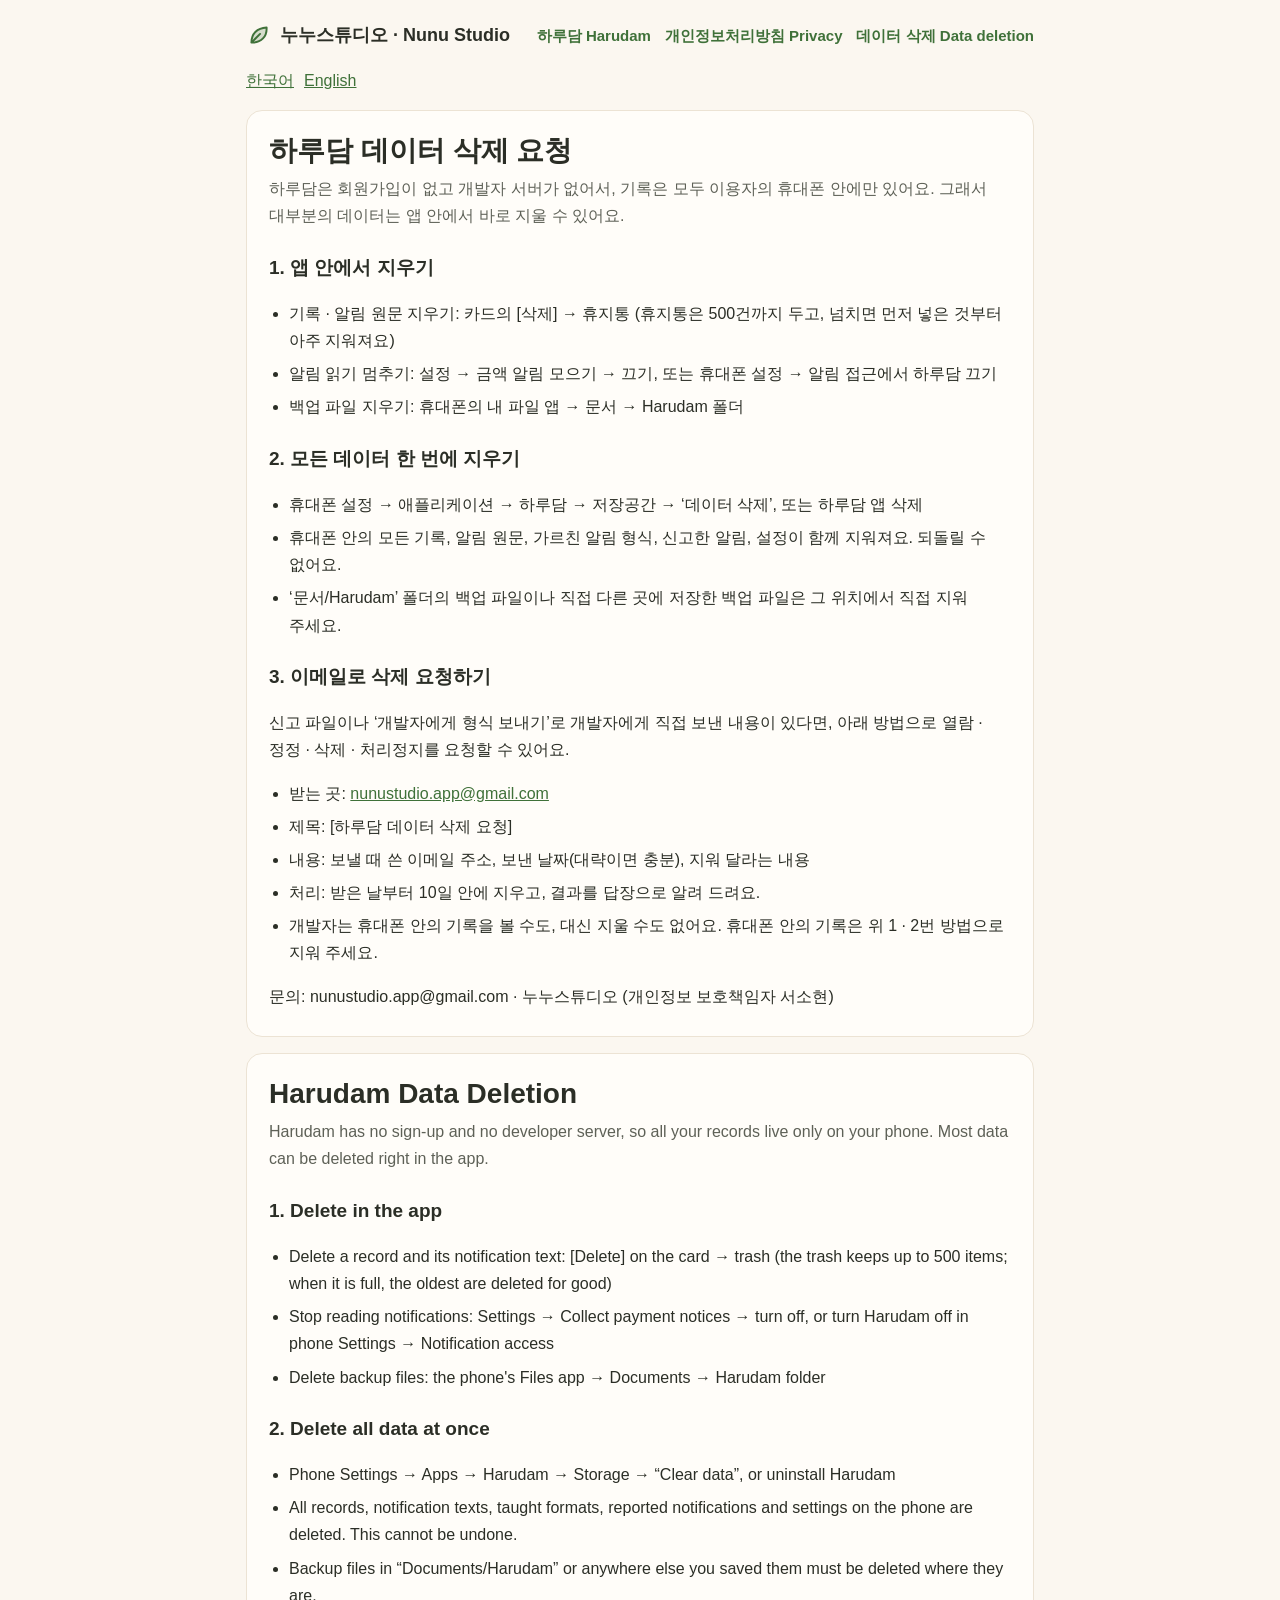
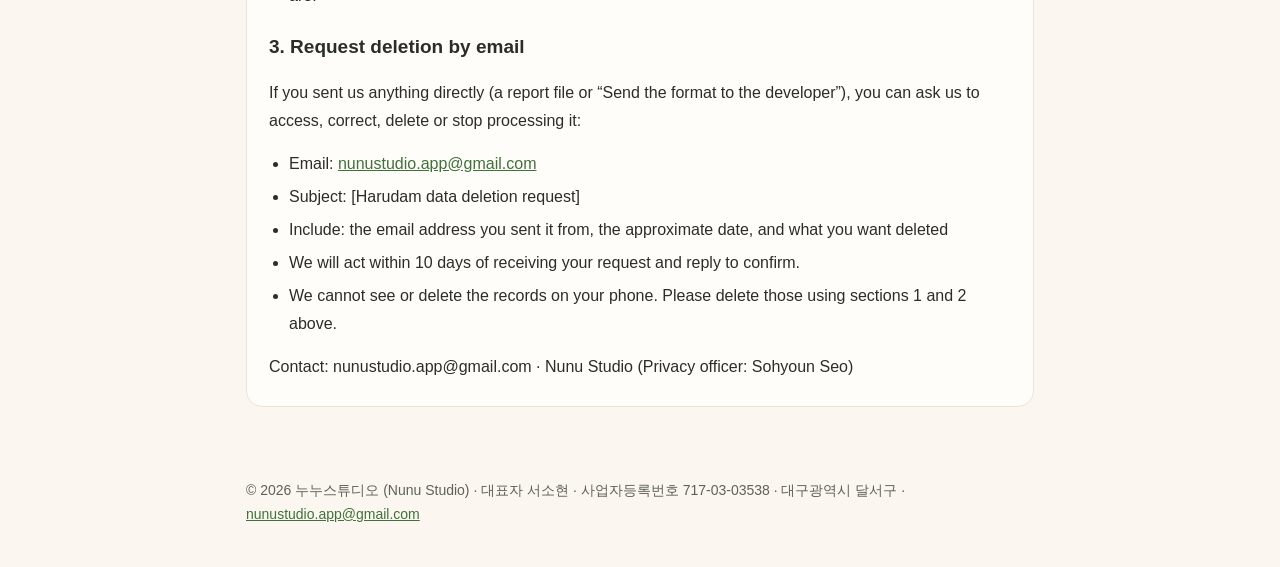
==== delete-data/index.html @ e02bf1ee "Nunu Studio site: home, Harudam privacy policy (2026-11-15), data deletion" ====
<!doctype html>
<html lang="ko">
<head>
<meta charset="utf-8">
<meta name="viewport" content="width=device-width, initial-scale=1">
<title>하루담 데이터 삭제 요청 · Harudam Data Deletion</title>
<meta name="description" content="하루담(Harudam) 데이터를 지우는 방법과 개발자에게 보낸 정보의 삭제 요청 방법">
<link rel="stylesheet" href="../style.css">
</head>
<body>
<header><a class="brand" href="../"><svg class="leaf" viewBox="0 0 24 24" aria-hidden="true"><path d="M5,19C5,11 10,5.5 19,5C19.5,13.5 14,19 6,19Z" fill="#3F7139" fill-opacity=".2"/><path d="M5,19C5,11 10,5.5 19,5C19.5,13.5 14,19 6,19M5,19L13,11" fill="none" stroke="#3F7139" stroke-width="1.8" stroke-linecap="round" stroke-linejoin="round"/></svg><span>누누스튜디오 · Nunu Studio</span></a>
<nav><a href="../#harudam">하루담 Harudam</a><a href="../privacy/">개인정보처리방침 Privacy</a><a href="../delete-data/">데이터 삭제 Data deletion</a></nav></header>
<main>
<div class="lang"><a href="#ko">한국어</a><a href="#en">English</a></div>
<section id="ko" lang="ko">
<h1>하루담 데이터 삭제 요청</h1>
<p class="lead">하루담은 회원가입이 없고 개발자 서버가 없어서, 기록은 모두 이용자의 휴대폰 안에만 있어요. 그래서 대부분의 데이터는 앱 안에서 바로 지울 수 있어요.</p>
<h2>1. 앱 안에서 지우기</h2>
<ul>
<li>기록 · 알림 원문 지우기: 카드의 [삭제] → 휴지통 (휴지통은 500건까지 두고, 넘치면 먼저 넣은 것부터 아주 지워져요)</li>
<li>알림 읽기 멈추기: 설정 → 금액 알림 모으기 → 끄기, 또는 휴대폰 설정 → 알림 접근에서 하루담 끄기</li>
<li>백업 파일 지우기: 휴대폰의 내 파일 앱 → 문서 → Harudam 폴더</li>
</ul>
<h2>2. 모든 데이터 한 번에 지우기</h2>
<ul>
<li>휴대폰 설정 → 애플리케이션 → 하루담 → 저장공간 → ‘데이터 삭제’, 또는 하루담 앱 삭제</li>
<li>휴대폰 안의 모든 기록, 알림 원문, 가르친 알림 형식, 신고한 알림, 설정이 함께 지워져요. 되돌릴 수 없어요.</li>
<li>‘문서/Harudam’ 폴더의 백업 파일이나 직접 다른 곳에 저장한 백업 파일은 그 위치에서 직접 지워 주세요.</li>
</ul>
<h2>3. 이메일로 삭제 요청하기</h2>
<p>신고 파일이나 ‘개발자에게 형식 보내기’로 개발자에게 직접 보낸 내용이 있다면, 아래 방법으로 열람 · 정정 · 삭제 · 처리정지를 요청할 수 있어요.</p>
<ul>
<li>받는 곳: <a href="mailto:nunustudio.app@gmail.com?subject=%5B%ED%95%98%EB%A3%A8%EB%8B%B4%20%EB%8D%B0%EC%9D%B4%ED%84%B0%20%EC%82%AD%EC%A0%9C%20%EC%9A%94%EC%B2%AD%5D">nunustudio.app@gmail.com</a></li>
<li>제목: [하루담 데이터 삭제 요청]</li>
<li>내용: 보낼 때 쓴 이메일 주소, 보낸 날짜(대략이면 충분), 지워 달라는 내용</li>
<li>처리: 받은 날부터 10일 안에 지우고, 결과를 답장으로 알려 드려요.</li>
<li>개발자는 휴대폰 안의 기록을 볼 수도, 대신 지울 수도 없어요. 휴대폰 안의 기록은 위 1 · 2번 방법으로 지워 주세요.</li>
</ul>
<p>문의: nunustudio.app@gmail.com · 누누스튜디오 (개인정보 보호책임자 서소현)</p>
</section>
<section id="en" lang="en">
<h1>Harudam Data Deletion</h1>
<p class="lead">Harudam has no sign-up and no developer server, so all your records live only on your phone. Most data can be deleted right in the app.</p>
<h2>1. Delete in the app</h2>
<ul>
<li>Delete a record and its notification text: [Delete] on the card → trash (the trash keeps up to 500 items; when it is full, the oldest are deleted for good)</li>
<li>Stop reading notifications: Settings → Collect payment notices → turn off, or turn Harudam off in phone Settings → Notification access</li>
<li>Delete backup files: the phone's Files app → Documents → Harudam folder</li>
</ul>
<h2>2. Delete all data at once</h2>
<ul>
<li>Phone Settings → Apps → Harudam → Storage → “Clear data”, or uninstall Harudam</li>
<li>All records, notification texts, taught formats, reported notifications and settings on the phone are deleted. This cannot be undone.</li>
<li>Backup files in “Documents/Harudam” or anywhere else you saved them must be deleted where they are.</li>
</ul>
<h2>3. Request deletion by email</h2>
<p>If you sent us anything directly (a report file or “Send the format to the developer”), you can ask us to access, correct, delete or stop processing it:</p>
<ul>
<li>Email: <a href="mailto:nunustudio.app@gmail.com?subject=%5BHarudam%20data%20deletion%20request%5D">nunustudio.app@gmail.com</a></li>
<li>Subject: [Harudam data deletion request]</li>
<li>Include: the email address you sent it from, the approximate date, and what you want deleted</li>
<li>We will act within 10 days of receiving your request and reply to confirm.</li>
<li>We cannot see or delete the records on your phone. Please delete those using sections 1 and 2 above.</li>
</ul>
<p>Contact: nunustudio.app@gmail.com · Nunu Studio (Privacy officer: Sohyoun Seo)</p>
</section>
</main>
<footer>© 2026 누누스튜디오 (Nunu Studio) · 대표자 서소현 · 사업자등록번호 717-03-03538 · 대구광역시 달서구 · <a href="mailto:nunustudio.app@gmail.com">nunustudio.app@gmail.com</a></footer>
</body>
</html>
---- style.css ----
:root{--bg:#FBF7F0;--card:#FFFDF9;--line:#ECE3D4;--ink:#2B2E26;--soft:#5E6157;--green:#3F7139;--greenSoft:#E6EFDF}
*{box-sizing:border-box}
body{word-break:keep-all;overflow-wrap:anywhere;margin:0;background:var(--bg);color:var(--ink);font:16px/1.7 -apple-system,BlinkMacSystemFont,"Apple SD Gothic Neo","Malgun Gothic","Segoe UI",Roboto,sans-serif}
a{color:var(--green)}
header{max-width:820px;margin:0 auto;padding:20px 16px 0;display:flex;align-items:center;gap:10px;flex-wrap:wrap}
header .brand{display:flex;align-items:center;gap:8px;font-weight:700;font-size:18px;text-decoration:none;color:var(--ink)}
header nav{margin-left:auto;display:flex;gap:14px;flex-wrap:wrap;font-size:15px}
header nav a{text-decoration:none;font-weight:600}
main{max-width:820px;margin:0 auto;padding:8px 16px 56px}
section{background:var(--card);border:1px solid var(--line);border-radius:16px;padding:22px 22px 10px;margin:16px 0}
h1{font-size:28px;line-height:1.3;margin:0 0 6px}h2{font-size:19px;margin:22px 0 6px}h3{font-size:16px;margin:16px 0 4px}
.lead{color:var(--soft);margin:0 0 12px}
.tag{display:inline-block;background:var(--greenSoft);color:var(--green);border-radius:999px;padding:2px 10px;font-size:13px;font-weight:600}
ul{padding-left:20px}li{margin:6px 0}
.lang{display:flex;gap:10px;margin:8px 0 0}
footer{max-width:820px;margin:0 auto;padding:0 16px 40px;color:var(--soft);font-size:14px}
.leaf{width:26px;height:26px}
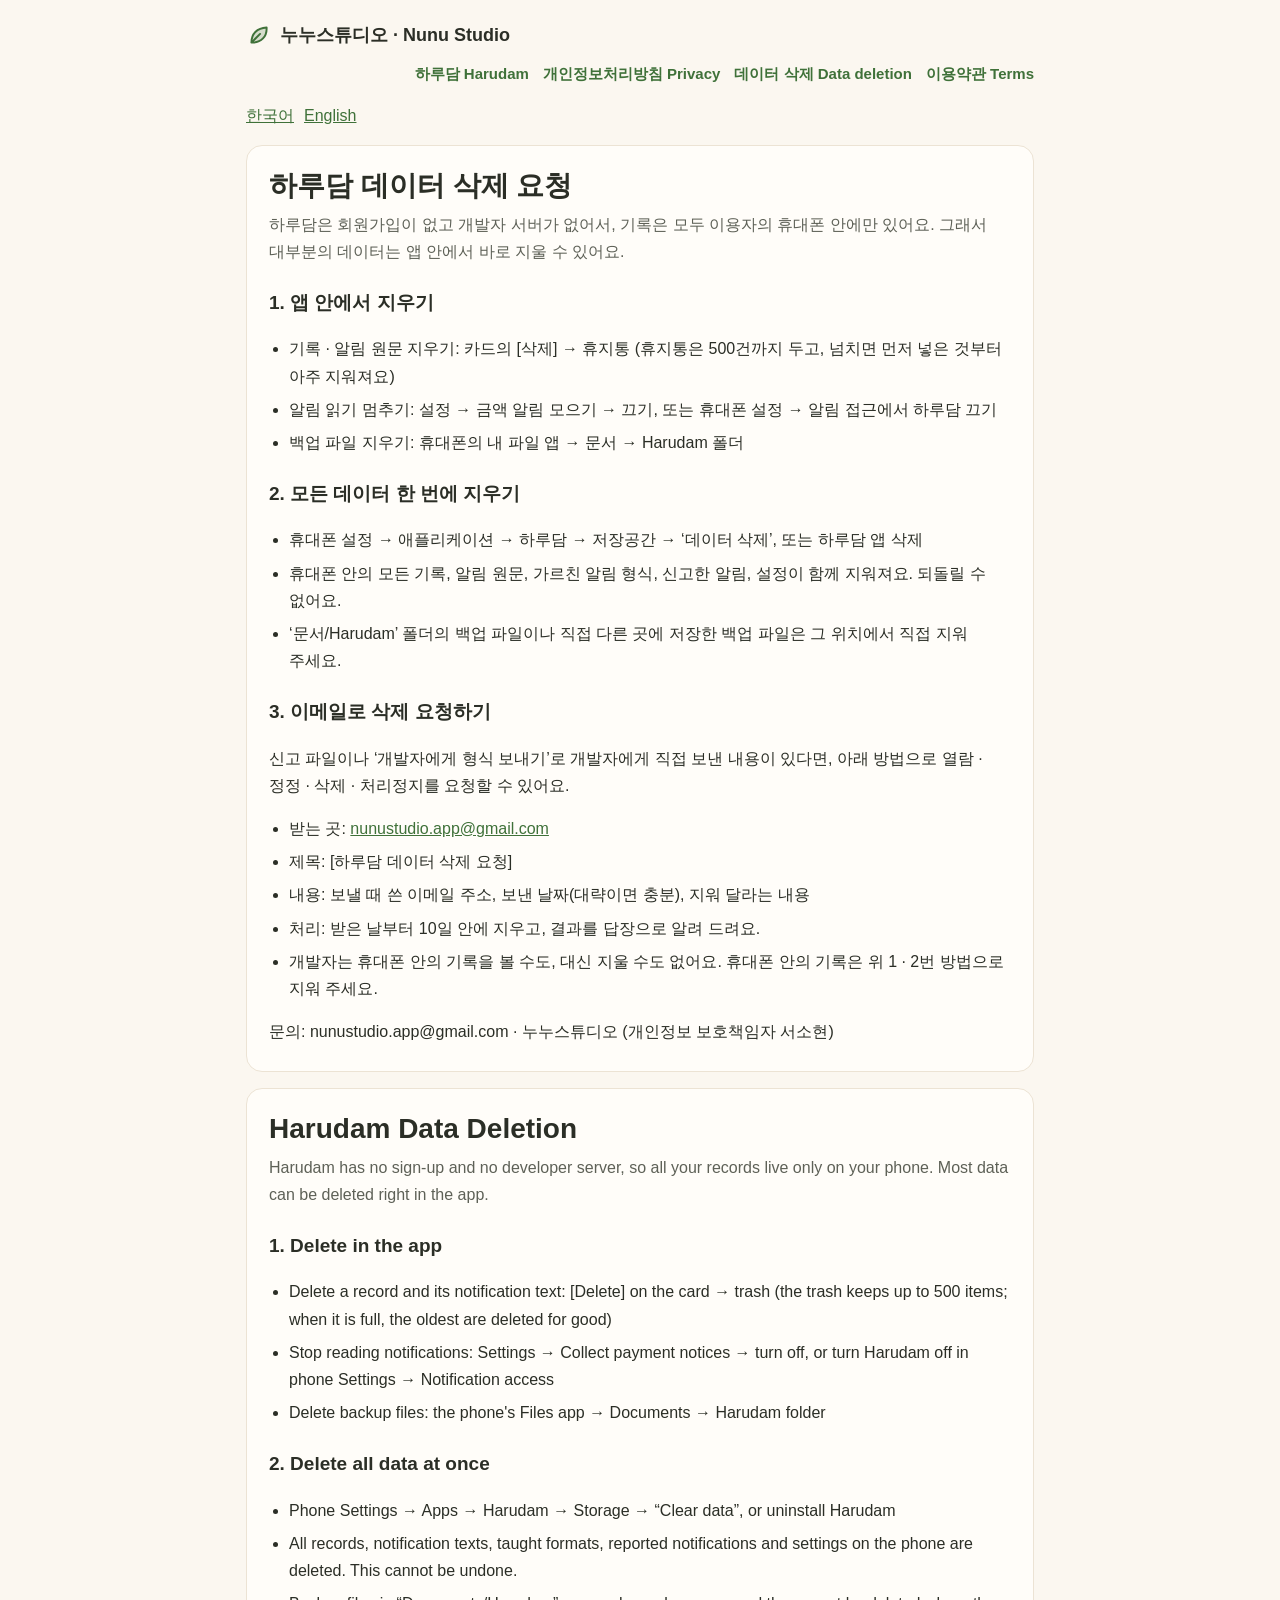
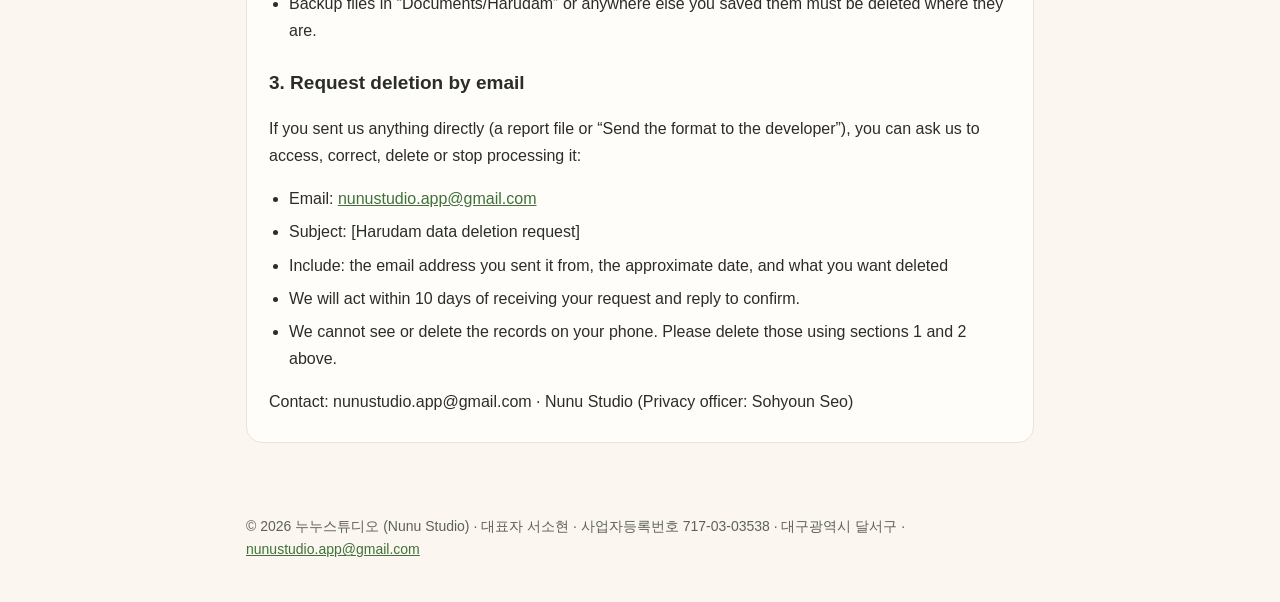
==== commit 63b519e1: "Terms of service (free version), privacy policy deletion link to this site Co-Authored-By: Claude Op" ====
--- a/delete-data/index.html
+++ b/delete-data/index.html
@@ -9,7 +9,7 @@
 </head>
 <body>
 <header><a class="brand" href="../"><svg class="leaf" viewBox="0 0 24 24" aria-hidden="true"><path d="M5,19C5,11 10,5.5 19,5C19.5,13.5 14,19 6,19Z" fill="#3F7139" fill-opacity=".2"/><path d="M5,19C5,11 10,5.5 19,5C19.5,13.5 14,19 6,19M5,19L13,11" fill="none" stroke="#3F7139" stroke-width="1.8" stroke-linecap="round" stroke-linejoin="round"/></svg><span>누누스튜디오 · Nunu Studio</span></a>
-<nav><a href="../#harudam">하루담 Harudam</a><a href="../privacy/">개인정보처리방침 Privacy</a><a href="../delete-data/">데이터 삭제 Data deletion</a></nav></header>
+<nav><a href="../#harudam">하루담 Harudam</a><a href="../privacy/">개인정보처리방침 Privacy</a><a href="../delete-data/">데이터 삭제 Data deletion</a><a href="../terms/">이용약관 Terms</a></nav></header>
 <main>
 <div class="lang"><a href="#ko">한국어</a><a href="#en">English</a></div>
 <section id="ko" lang="ko">
